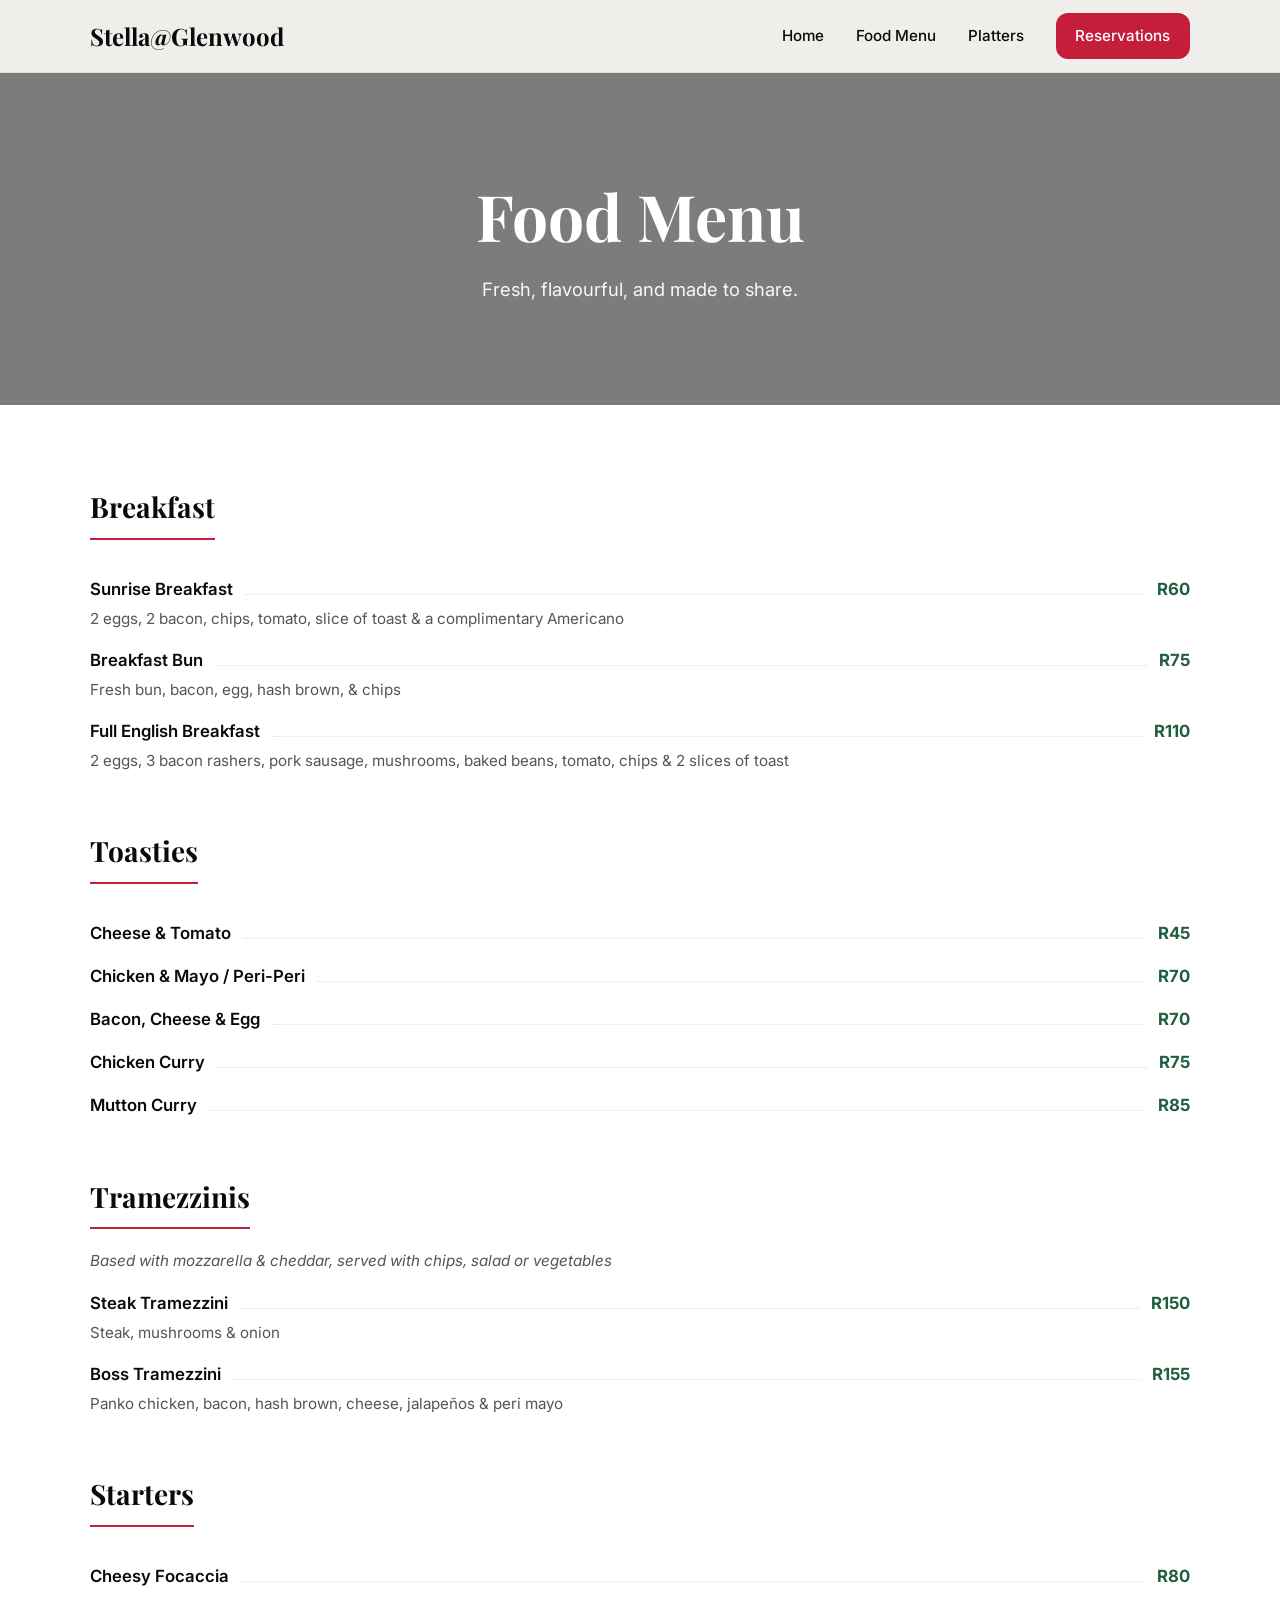
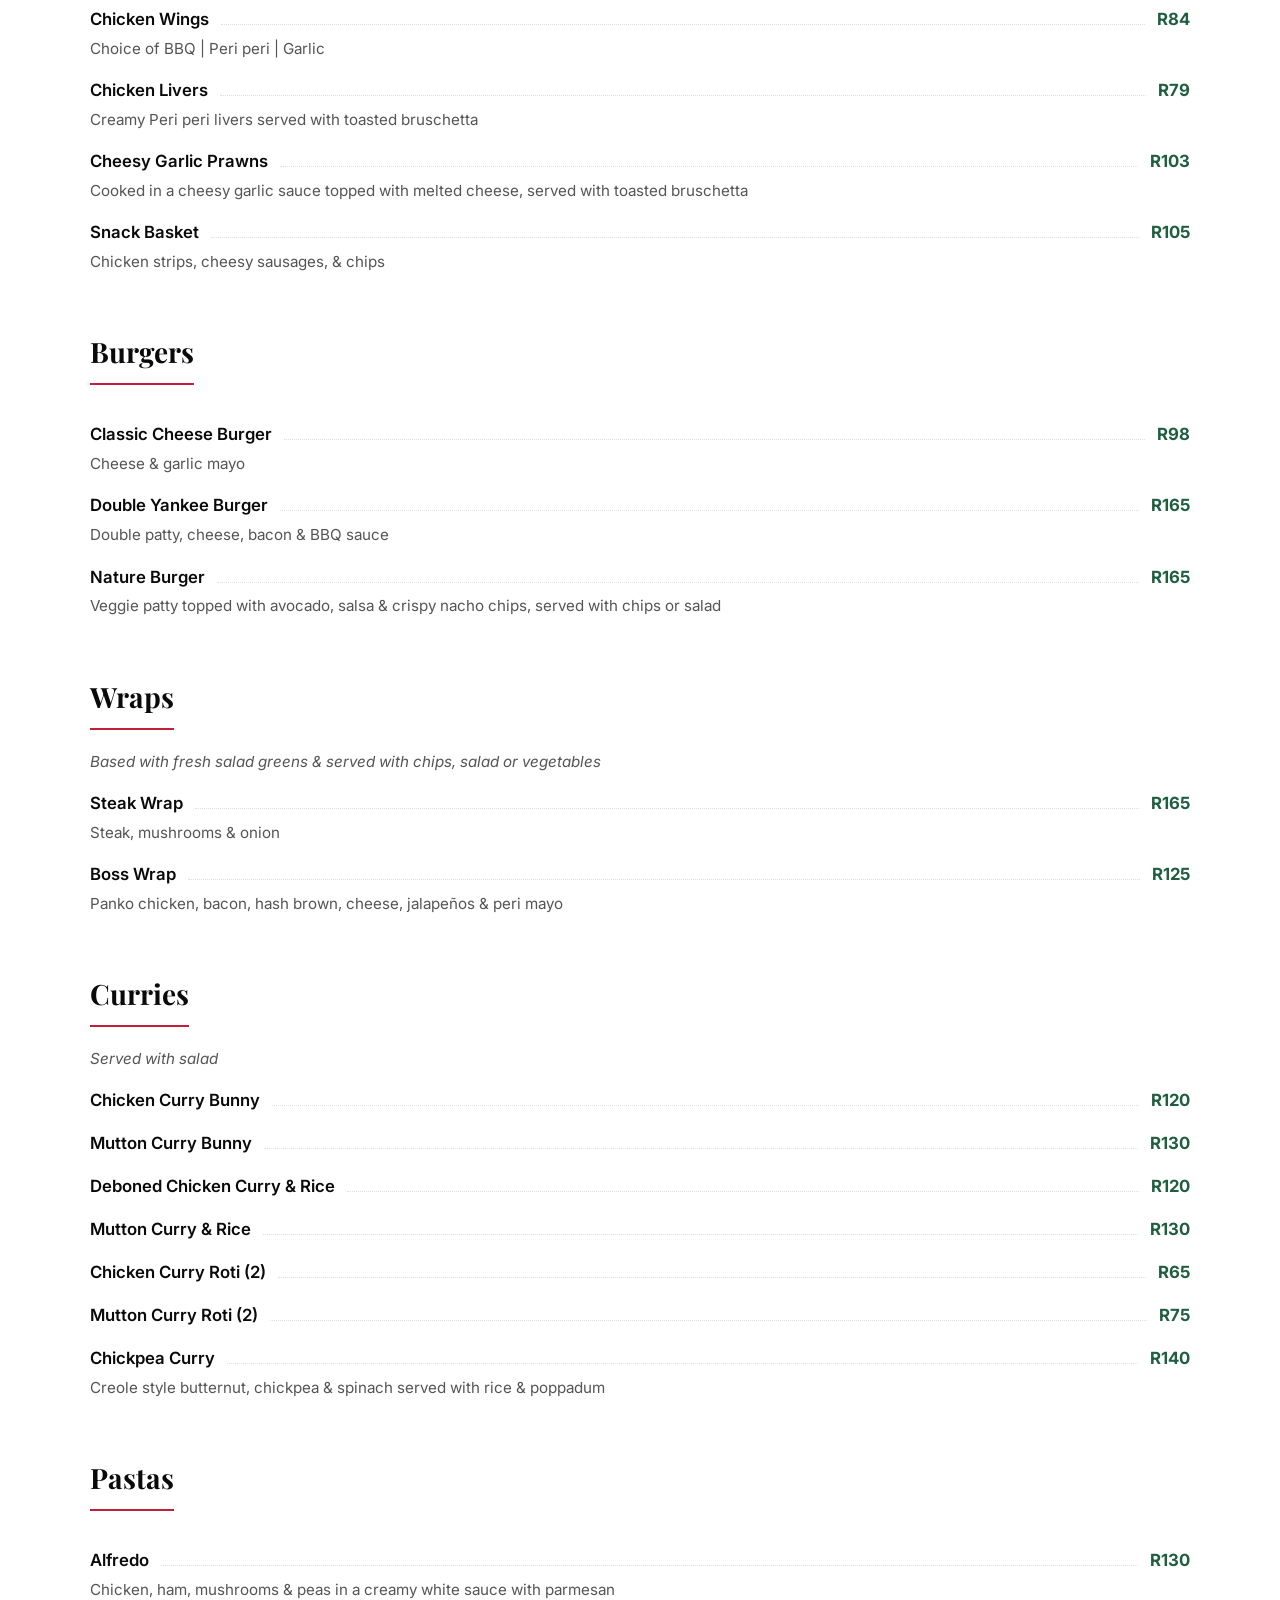
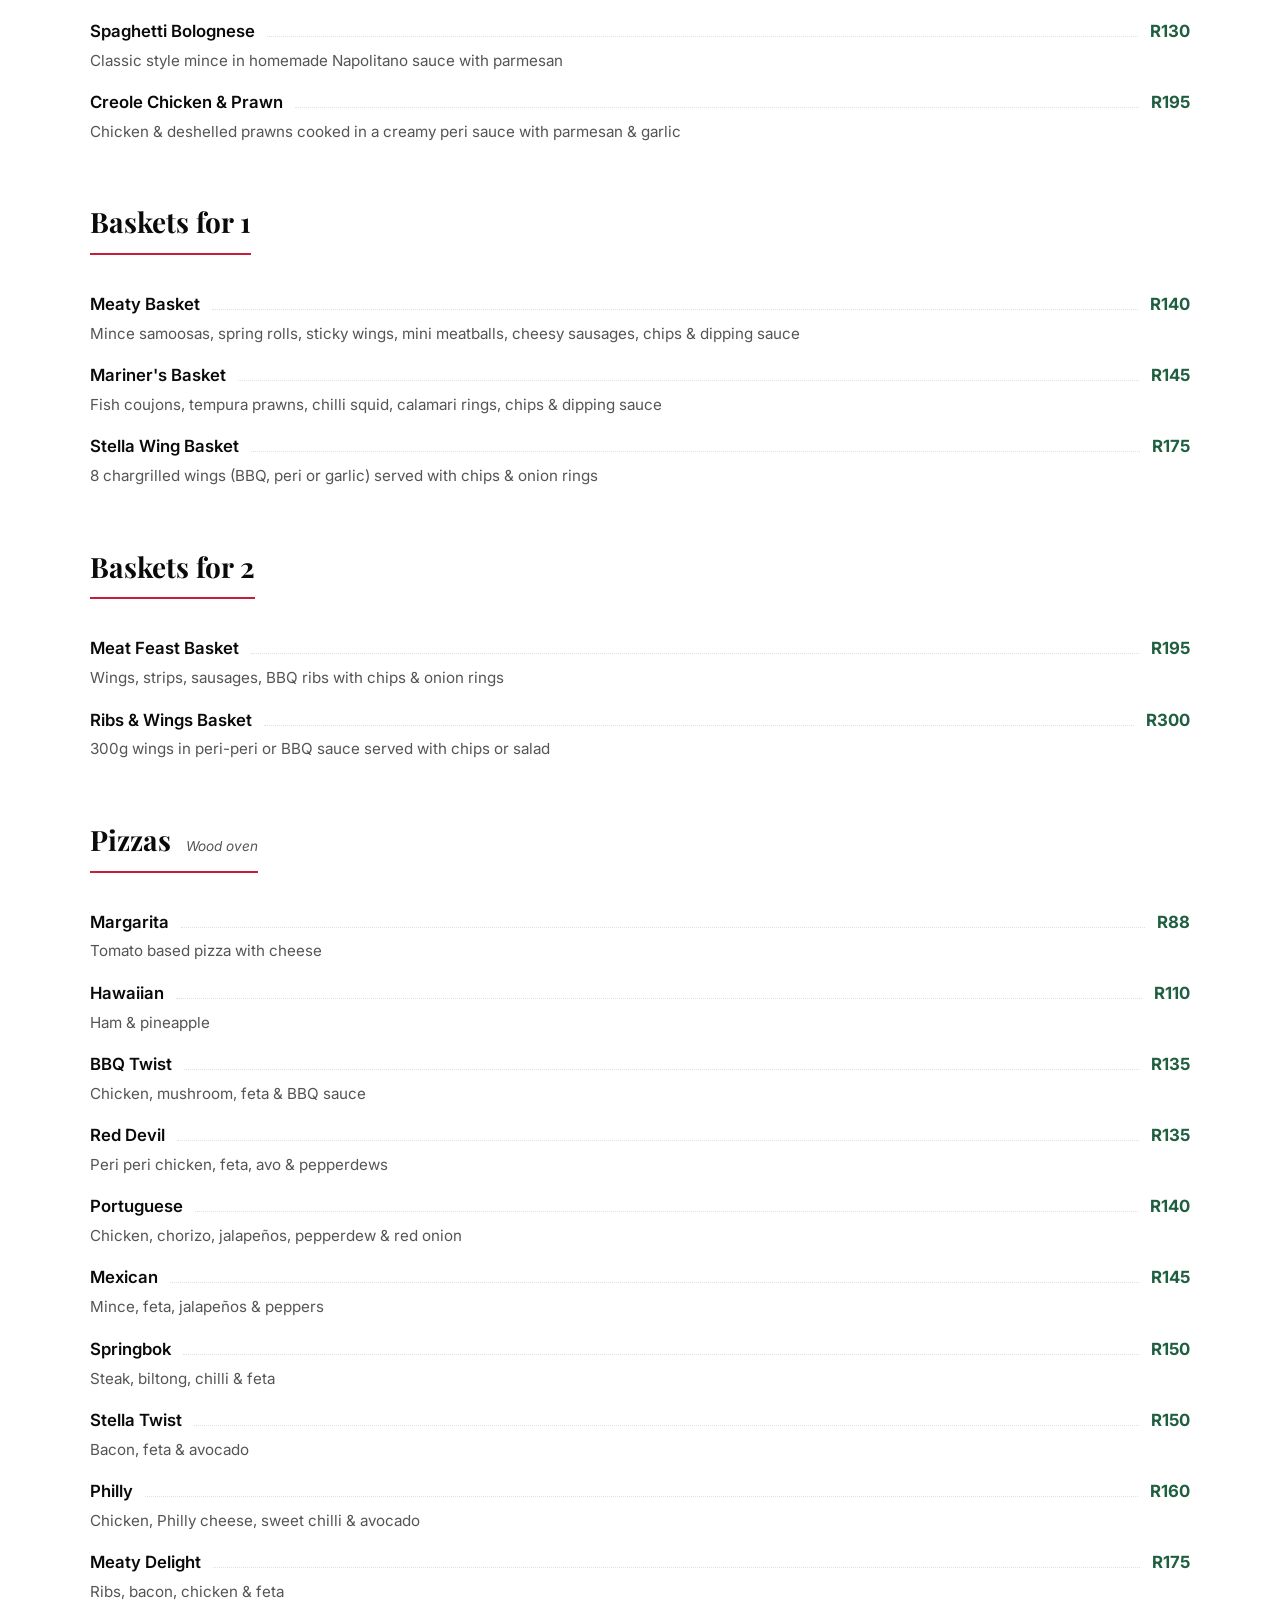
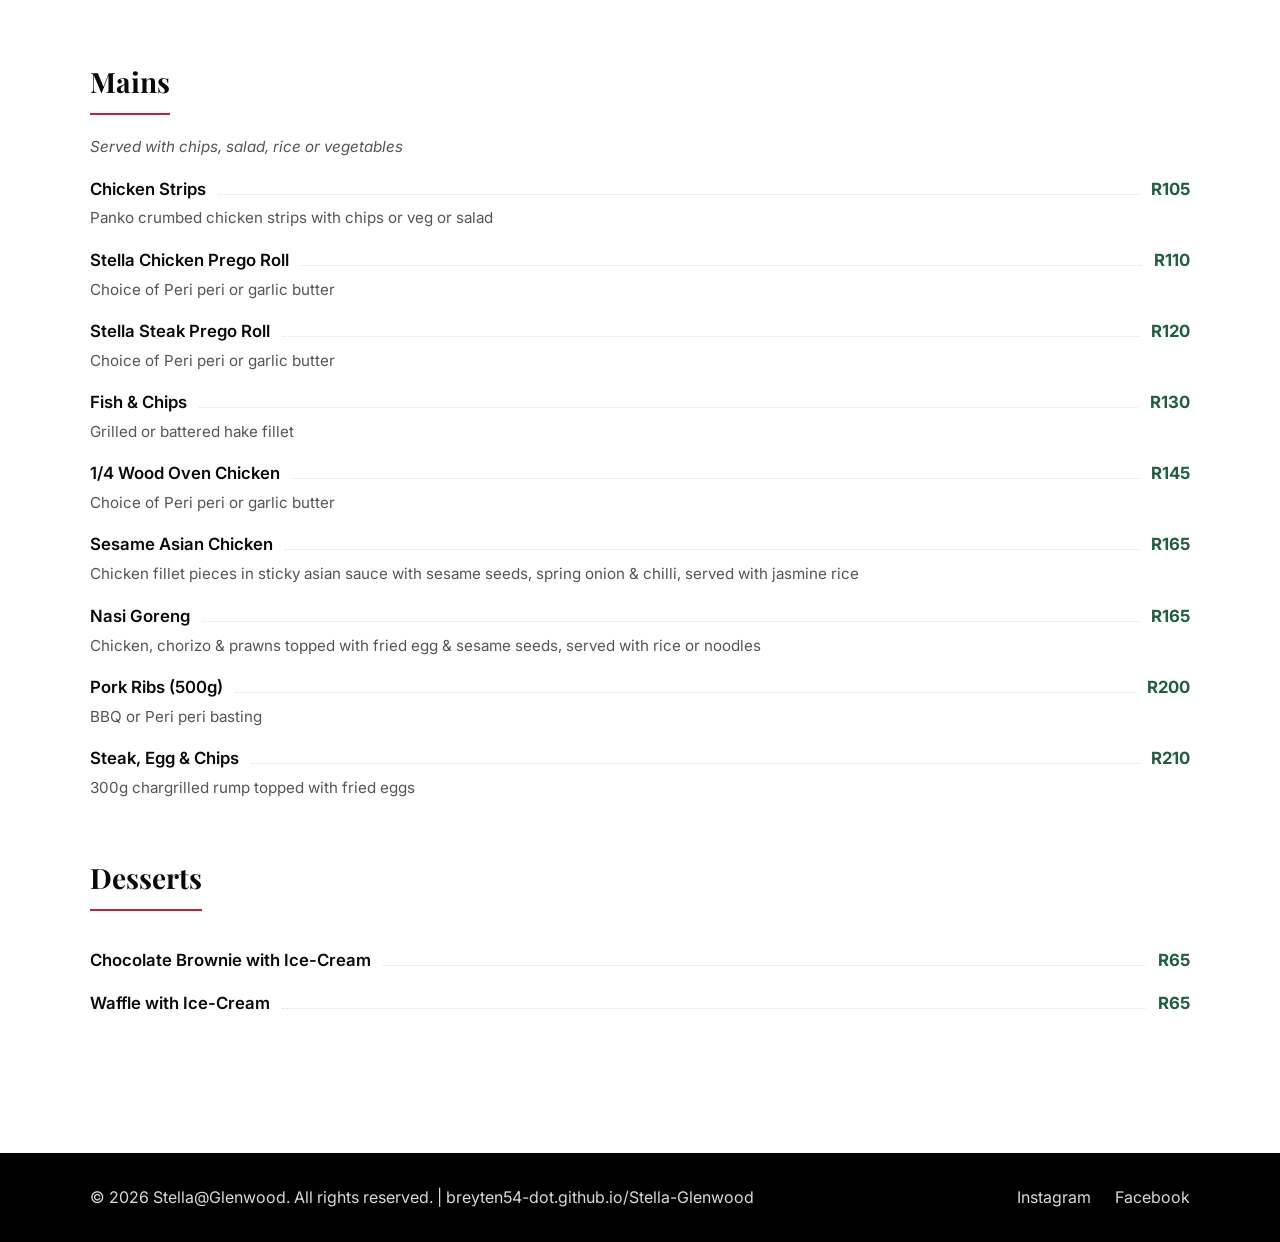
==== menu.html @ 2b976b5d "Add full food menu and platters pages; add Instagram section; update navigation" ====
<!DOCTYPE html>
<html lang="en">
<head>
  <meta charset="UTF-8" />
  <meta name="viewport" content="width=device-width, initial-scale=1.0" />
  <title>Food Menu | Stella@Glenwood</title>
  <meta name="description" content="Explore the full food menu at Stella@Glenwood — breakfast, burgers, pizzas, curries, pastas, mains, and more." />
  <link rel="canonical" href="https://breyten54-dot.github.io/Stella-Glenwood/menu.html" />
  <link rel="preconnect" href="https://fonts.googleapis.com" />
  <link rel="preconnect" href="https://fonts.gstatic.com" crossorigin />
  <link href="https://fonts.googleapis.com/css2?family=Playfair+Display:wght@500;700&family=Inter:wght@300;400;500;600&display=swap" rel="stylesheet" />
  <link rel="stylesheet" href="styles.css" />
</head>
<body>
  <header class="header">
    <nav class="nav container">
      <a href="index.html" class="logo">Stella@Glenwood</a>
      <button class="nav-toggle" aria-label="Open menu" aria-expanded="false">
        <span></span>
        <span></span>
        <span></span>
      </button>
      <ul class="nav-links">
        <li><a href="index.html">Home</a></li>
        <li><a href="menu.html">Food Menu</a></li>
        <li><a href="platters.html">Platters</a></li>
        <li><a href="index.html#reservations" class="btn btn-small">Reservations</a></li>
      </ul>
    </nav>
  </header>

  <main>
    <section class="page-hero">
      <div class="page-hero-content">
        <h1>Food Menu</h1>
        <p>Fresh, flavourful, and made to share.</p>
      </div>
    </section>

    <section class="menu-section section">
      <div class="container">

        <div class="menu-category">
          <h2>Breakfast</h2>
          <div class="menu-items">
            <div class="menu-item"><span>Sunrise Breakfast</span><span class="dots"></span><span>R60</span></div>
            <p class="menu-desc">2 eggs, 2 bacon, chips, tomato, slice of toast & a complimentary Americano</p>
            <div class="menu-item"><span>Breakfast Bun</span><span class="dots"></span><span>R75</span></div>
            <p class="menu-desc">Fresh bun, bacon, egg, hash brown, & chips</p>
            <div class="menu-item"><span>Full English Breakfast</span><span class="dots"></span><span>R110</span></div>
            <p class="menu-desc">2 eggs, 3 bacon rashers, pork sausage, mushrooms, baked beans, tomato, chips & 2 slices of toast</p>
          </div>
        </div>

        <div class="menu-category">
          <h2>Toasties</h2>
          <div class="menu-items">
            <div class="menu-item"><span>Cheese & Tomato</span><span class="dots"></span><span>R45</span></div>
            <div class="menu-item"><span>Chicken & Mayo / Peri-Peri</span><span class="dots"></span><span>R70</span></div>
            <div class="menu-item"><span>Bacon, Cheese & Egg</span><span class="dots"></span><span>R70</span></div>
            <div class="menu-item"><span>Chicken Curry</span><span class="dots"></span><span>R75</span></div>
            <div class="menu-item"><span>Mutton Curry</span><span class="dots"></span><span>R85</span></div>
          </div>
        </div>

        <div class="menu-category">
          <h2>Tramezzinis</h2>
          <p class="menu-note">Based with mozzarella & cheddar, served with chips, salad or vegetables</p>
          <div class="menu-items">
            <div class="menu-item"><span>Steak Tramezzini</span><span class="dots"></span><span>R150</span></div>
            <p class="menu-desc">Steak, mushrooms & onion</p>
            <div class="menu-item"><span>Boss Tramezzini</span><span class="dots"></span><span>R155</span></div>
            <p class="menu-desc">Panko chicken, bacon, hash brown, cheese, jalapeños & peri mayo</p>
          </div>
        </div>

        <div class="menu-category">
          <h2>Starters</h2>
          <div class="menu-items">
            <div class="menu-item"><span>Cheesy Focaccia</span><span class="dots"></span><span>R80</span></div>
            <div class="menu-item"><span>Chicken Wings</span><span class="dots"></span><span>R84</span></div>
            <p class="menu-desc">Choice of BBQ | Peri peri | Garlic</p>
            <div class="menu-item"><span>Chicken Livers</span><span class="dots"></span><span>R79</span></div>
            <p class="menu-desc">Creamy Peri peri livers served with toasted bruschetta</p>
            <div class="menu-item"><span>Cheesy Garlic Prawns</span><span class="dots"></span><span>R103</span></div>
            <p class="menu-desc">Cooked in a cheesy garlic sauce topped with melted cheese, served with toasted bruschetta</p>
            <div class="menu-item"><span>Snack Basket</span><span class="dots"></span><span>R105</span></div>
            <p class="menu-desc">Chicken strips, cheesy sausages, & chips</p>
          </div>
        </div>

        <div class="menu-category">
          <h2>Burgers</h2>
          <div class="menu-items">
            <div class="menu-item"><span>Classic Cheese Burger</span><span class="dots"></span><span>R98</span></div>
            <p class="menu-desc">Cheese & garlic mayo</p>
            <div class="menu-item"><span>Double Yankee Burger</span><span class="dots"></span><span>R165</span></div>
            <p class="menu-desc">Double patty, cheese, bacon & BBQ sauce</p>
            <div class="menu-item"><span>Nature Burger</span><span class="dots"></span><span>R165</span></div>
            <p class="menu-desc">Veggie patty topped with avocado, salsa & crispy nacho chips, served with chips or salad</p>
          </div>
        </div>

        <div class="menu-category">
          <h2>Wraps</h2>
          <p class="menu-note">Based with fresh salad greens & served with chips, salad or vegetables</p>
          <div class="menu-items">
            <div class="menu-item"><span>Steak Wrap</span><span class="dots"></span><span>R165</span></div>
            <p class="menu-desc">Steak, mushrooms & onion</p>
            <div class="menu-item"><span>Boss Wrap</span><span class="dots"></span><span>R125</span></div>
            <p class="menu-desc">Panko chicken, bacon, hash brown, cheese, jalapeños & peri mayo</p>
          </div>
        </div>

        <div class="menu-category">
          <h2>Curries</h2>
          <p class="menu-note">Served with salad</p>
          <div class="menu-items">
            <div class="menu-item"><span>Chicken Curry Bunny</span><span class="dots"></span><span>R120</span></div>
            <div class="menu-item"><span>Mutton Curry Bunny</span><span class="dots"></span><span>R130</span></div>
            <div class="menu-item"><span>Deboned Chicken Curry & Rice</span><span class="dots"></span><span>R120</span></div>
            <div class="menu-item"><span>Mutton Curry & Rice</span><span class="dots"></span><span>R130</span></div>
            <div class="menu-item"><span>Chicken Curry Roti (2)</span><span class="dots"></span><span>R65</span></div>
            <div class="menu-item"><span>Mutton Curry Roti (2)</span><span class="dots"></span><span>R75</span></div>
            <div class="menu-item"><span>Chickpea Curry</span><span class="dots"></span><span>R140</span></div>
            <p class="menu-desc">Creole style butternut, chickpea & spinach served with rice & poppadum</p>
          </div>
        </div>

        <div class="menu-category">
          <h2>Pastas</h2>
          <div class="menu-items">
            <div class="menu-item"><span>Alfredo</span><span class="dots"></span><span>R130</span></div>
            <p class="menu-desc">Chicken, ham, mushrooms & peas in a creamy white sauce with parmesan</p>
            <div class="menu-item"><span>Spaghetti Bolognese</span><span class="dots"></span><span>R130</span></div>
            <p class="menu-desc">Classic style mince in homemade Napolitano sauce with parmesan</p>
            <div class="menu-item"><span>Creole Chicken & Prawn</span><span class="dots"></span><span>R195</span></div>
            <p class="menu-desc">Chicken & deshelled prawns cooked in a creamy peri sauce with parmesan & garlic</p>
          </div>
        </div>

        <div class="menu-category">
          <h2>Baskets for 1</h2>
          <div class="menu-items">
            <div class="menu-item"><span>Meaty Basket</span><span class="dots"></span><span>R140</span></div>
            <p class="menu-desc">Mince samoosas, spring rolls, sticky wings, mini meatballs, cheesy sausages, chips & dipping sauce</p>
            <div class="menu-item"><span>Mariner's Basket</span><span class="dots"></span><span>R145</span></div>
            <p class="menu-desc">Fish coujons, tempura prawns, chilli squid, calamari rings, chips & dipping sauce</p>
            <div class="menu-item"><span>Stella Wing Basket</span><span class="dots"></span><span>R175</span></div>
            <p class="menu-desc">8 chargrilled wings (BBQ, peri or garlic) served with chips & onion rings</p>
          </div>
        </div>

        <div class="menu-category">
          <h2>Baskets for 2</h2>
          <div class="menu-items">
            <div class="menu-item"><span>Meat Feast Basket</span><span class="dots"></span><span>R195</span></div>
            <p class="menu-desc">Wings, strips, sausages, BBQ ribs with chips & onion rings</p>
            <div class="menu-item"><span>Ribs & Wings Basket</span><span class="dots"></span><span>R300</span></div>
            <p class="menu-desc">300g wings in peri-peri or BBQ sauce served with chips or salad</p>
          </div>
        </div>

        <div class="menu-category">
          <h2>Pizzas <span class="menu-note-inline">Wood oven</span></h2>
          <div class="menu-items">
            <div class="menu-item"><span>Margarita</span><span class="dots"></span><span>R88</span></div>
            <p class="menu-desc">Tomato based pizza with cheese</p>
            <div class="menu-item"><span>Hawaiian</span><span class="dots"></span><span>R110</span></div>
            <p class="menu-desc">Ham & pineapple</p>
            <div class="menu-item"><span>BBQ Twist</span><span class="dots"></span><span>R135</span></div>
            <p class="menu-desc">Chicken, mushroom, feta & BBQ sauce</p>
            <div class="menu-item"><span>Red Devil</span><span class="dots"></span><span>R135</span></div>
            <p class="menu-desc">Peri peri chicken, feta, avo & pepperdews</p>
            <div class="menu-item"><span>Portuguese</span><span class="dots"></span><span>R140</span></div>
            <p class="menu-desc">Chicken, chorizo, jalapeños, pepperdew & red onion</p>
            <div class="menu-item"><span>Mexican</span><span class="dots"></span><span>R145</span></div>
            <p class="menu-desc">Mince, feta, jalapeños & peppers</p>
            <div class="menu-item"><span>Springbok</span><span class="dots"></span><span>R150</span></div>
            <p class="menu-desc">Steak, biltong, chilli & feta</p>
            <div class="menu-item"><span>Stella Twist</span><span class="dots"></span><span>R150</span></div>
            <p class="menu-desc">Bacon, feta & avocado</p>
            <div class="menu-item"><span>Philly</span><span class="dots"></span><span>R160</span></div>
            <p class="menu-desc">Chicken, Philly cheese, sweet chilli & avocado</p>
            <div class="menu-item"><span>Meaty Delight</span><span class="dots"></span><span>R175</span></div>
            <p class="menu-desc">Ribs, bacon, chicken & feta</p>
          </div>
        </div>

        <div class="menu-category">
          <h2>Mains</h2>
          <p class="menu-note">Served with chips, salad, rice or vegetables</p>
          <div class="menu-items">
            <div class="menu-item"><span>Chicken Strips</span><span class="dots"></span><span>R105</span></div>
            <p class="menu-desc">Panko crumbed chicken strips with chips or veg or salad</p>
            <div class="menu-item"><span>Stella Chicken Prego Roll</span><span class="dots"></span><span>R110</span></div>
            <p class="menu-desc">Choice of Peri peri or garlic butter</p>
            <div class="menu-item"><span>Stella Steak Prego Roll</span><span class="dots"></span><span>R120</span></div>
            <p class="menu-desc">Choice of Peri peri or garlic butter</p>
            <div class="menu-item"><span>Fish & Chips</span><span class="dots"></span><span>R130</span></div>
            <p class="menu-desc">Grilled or battered hake fillet</p>
            <div class="menu-item"><span>1/4 Wood Oven Chicken</span><span class="dots"></span><span>R145</span></div>
            <p class="menu-desc">Choice of Peri peri or garlic butter</p>
            <div class="menu-item"><span>Sesame Asian Chicken</span><span class="dots"></span><span>R165</span></div>
            <p class="menu-desc">Chicken fillet pieces in sticky asian sauce with sesame seeds, spring onion & chilli, served with jasmine rice</p>
            <div class="menu-item"><span>Nasi Goreng</span><span class="dots"></span><span>R165</span></div>
            <p class="menu-desc">Chicken, chorizo & prawns topped with fried egg & sesame seeds, served with rice or noodles</p>
            <div class="menu-item"><span>Pork Ribs (500g)</span><span class="dots"></span><span>R200</span></div>
            <p class="menu-desc">BBQ or Peri peri basting</p>
            <div class="menu-item"><span>Steak, Egg & Chips</span><span class="dots"></span><span>R210</span></div>
            <p class="menu-desc">300g chargrilled rump topped with fried eggs</p>
          </div>
        </div>

        <div class="menu-category">
          <h2>Desserts</h2>
          <div class="menu-items">
            <div class="menu-item"><span>Chocolate Brownie with Ice-Cream</span><span class="dots"></span><span>R65</span></div>
            <div class="menu-item"><span>Waffle with Ice-Cream</span><span class="dots"></span><span>R65</span></div>
          </div>
        </div>

      </div>
    </section>
  </main>

  <footer class="footer">
    <div class="container">
      <p>&copy; <span id="year"></span> Stella@Glenwood. All rights reserved. | <a href="https://breyten54-dot.github.io/Stella-Glenwood/">breyten54-dot.github.io/Stella-Glenwood</a></p>
      <div class="socials">
        <a href="https://www.instagram.com/stellaglenwood" target="_blank" rel="noopener noreferrer">Instagram</a>
        <a href="https://www.facebook.com" target="_blank" rel="noopener noreferrer">Facebook</a>
      </div>
    </div>
  </footer>

  <script src="script.js"></script>
</body>
</html>
---- styles.css ----
:root {
  --color-bg: #f9f9f7;
  --color-surface: #ffffff;
  --color-text: #0a0a0a;
  --color-muted: #555555;
  --color-accent: #c41e3a;
  --color-accent-dark: #9e1830;
  --color-secondary: #1f5f3f;
  --color-secondary-light: #e8f3ec;
  --color-border: #e0e0e0;
  --font-display: 'Playfair Display', serif;
  --font-body: 'Inter', sans-serif;
  --shadow: 0 4px 24px rgba(0, 0, 0, 0.08);
  --radius: 12px;
}

* {
  box-sizing: border-box;
  margin: 0;
  padding: 0;
}

html {
  scroll-behavior: smooth;
}

body {
  font-family: var(--font-body);
  color: var(--color-text);
  background-color: var(--color-bg);
  line-height: 1.6;
}

a {
  color: inherit;
  text-decoration: none;
}

img {
  max-width: 100%;
  display: block;
}

.container {
  width: min(90%, 1100px);
  margin-inline: auto;
}

.container.narrow {
  max-width: 620px;
}

.section {
  padding-block: 5rem;
}

/* Header */
.header {
  position: fixed;
  inset: 0 0 auto 0;
  z-index: 100;
  background: rgba(250, 248, 245, 0.92);
  backdrop-filter: blur(10px);
  border-bottom: 1px solid var(--color-border);
}

.nav {
  display: flex;
  align-items: center;
  justify-content: space-between;
  height: 72px;
}

.logo {
  font-family: var(--font-display);
  font-size: 1.5rem;
  font-weight: 700;
  color: var(--color-text);
}

.logo:hover {
  color: var(--color-accent);
}

.nav-links {
  display: flex;
  align-items: center;
  gap: 2rem;
  list-style: none;
}

.nav-links a {
  font-weight: 500;
  font-size: 0.95rem;
  transition: color 0.2s;
}

.nav-links a:hover {
  color: var(--color-accent);
}

.nav-toggle {
  display: none;
  flex-direction: column;
  gap: 5px;
  background: none;
  border: none;
  cursor: pointer;
}

.nav-toggle span {
  display: block;
  width: 26px;
  height: 2px;
  background: var(--color-text);
  transition: transform 0.3s, opacity 0.3s;
}

/* Buttons */
.btn {
  display: inline-block;
  padding: 0.85rem 1.75rem;
  background: var(--color-accent);
  color: #fff;
  font-weight: 600;
  border-radius: var(--radius);
  border: 2px solid var(--color-accent);
  cursor: pointer;
  transition: background 0.2s, border-color 0.2s, transform 0.2s;
}

.btn:hover {
  background: var(--color-secondary);
  border-color: var(--color-secondary);
  transform: translateY(-1px);
}

.btn-outline {
  background: transparent;
  color: var(--color-text);
  border-color: var(--color-text);
}

.btn-outline:hover {
  background: var(--color-text);
  color: #fff;
}

.btn-small {
  padding: 0.55rem 1.1rem;
  font-size: 0.9rem;
}

/* Hero */
.hero {
  min-height: 100vh;
  display: flex;
  align-items: center;
  justify-content: center;
  text-align: center;
  background:
    linear-gradient(rgba(0, 0, 0, 0.45), rgba(0, 0, 0, 0.45)),
    url('https://images.unsplash.com/photo-1517248135467-4c7edcad34c4?auto=format&fit=crop&w=1600&q=80')
      center/cover no-repeat;
  color: #fff;
  padding: 8rem 1.5rem 4rem;
}

.eyebrow {
  text-transform: uppercase;
  letter-spacing: 0.2em;
  font-size: 0.85rem;
  margin-bottom: 0.75rem;
  opacity: 0.9;
}

.hero h1 {
  font-family: var(--font-display);
  font-size: clamp(3rem, 8vw, 6rem);
  font-weight: 700;
  line-height: 1.05;
  margin-bottom: 1rem;
}

.hero-subtitle {
  font-size: clamp(1.1rem, 2.5vw, 1.4rem);
  max-width: 560px;
  margin: 0 auto 2rem;
  opacity: 0.95;
}

.hero-actions {
  display: flex;
  gap: 1rem;
  justify-content: center;
  flex-wrap: wrap;
}

/* Sections */
.section-header {
  text-align: center;
  margin-bottom: 3rem;
}

.section-header h2,
.about h2,
.visit h2,
.reservations h2 {
  font-family: var(--font-display);
  font-size: clamp(2rem, 4vw, 2.75rem);
  margin-bottom: 0.75rem;
}

.section-header p {
  color: var(--color-muted);
}

/* Grid */
.grid.two-col {
  display: grid;
  grid-template-columns: 1fr 1fr;
  gap: 3rem;
  align-items: center;
}

.about-text p {
  color: var(--color-muted);
  margin-bottom: 1rem;
}

.about-image {
  min-height: 380px;
  border-radius: var(--radius);
  background:
    url('https://images.unsplash.com/photo-1559339352-11d035aa65de?auto=format&fit=crop&w=900&q=80')
      center/cover no-repeat;
  box-shadow: var(--shadow);
}

/* Menu */
.menu {
  background-color: var(--color-surface);
}

.menu-grid {
  display: grid;
  grid-template-columns: repeat(auto-fit, minmax(260px, 1fr));
  gap: 1.5rem;
}

.menu-card {
  padding: 1.75rem;
  border: 1px solid var(--color-border);
  border-radius: var(--radius);
  background: var(--color-bg);
  transition: transform 0.2s, box-shadow 0.2s, border-color 0.2s;
}

.menu-card:hover {
  transform: translateY(-4px);
  box-shadow: var(--shadow);
  border-color: var(--color-secondary);
}

.menu-card h3 {
  font-family: var(--font-display);
  font-size: 1.35rem;
  margin-bottom: 0.5rem;
}

.menu-card p {
  color: var(--color-muted);
  font-size: 0.95rem;
  margin-bottom: 1rem;
}

.price {
  font-weight: 600;
  color: var(--color-secondary);
  font-size: 1.1rem;
}

/* Visit */
.visit-info address {
  font-style: normal;
  color: var(--color-muted);
  margin-bottom: 1.5rem;
}

.hours {
  list-style: none;
  margin-bottom: 1.5rem;
}

.hours li {
  margin-bottom: 0.35rem;
}

.visit-info a:hover {
  color: var(--color-accent);
}

.map {
  min-height: 320px;
  border-radius: var(--radius);
  overflow: hidden;
  box-shadow: var(--shadow);
}

.map iframe {
  width: 100%;
  height: 320px;
  display: block;
}

/* Reservations */
.reservations {
  background-color: var(--color-surface);
  text-align: center;
}

.reservation-form {
  margin-top: 2rem;
  text-align: left;
}

.form-group {
  margin-bottom: 1.25rem;
}

.form-row {
  display: grid;
  grid-template-columns: 1fr 1fr;
  gap: 1rem;
}

label {
  display: block;
  font-size: 0.9rem;
  font-weight: 500;
  margin-bottom: 0.4rem;
}

input,
textarea {
  width: 100%;
  padding: 0.75rem 1rem;
  border: 1px solid var(--color-border);
  border-radius: 8px;
  font: inherit;
  background: var(--color-bg);
  transition: border-color 0.2s;
}

input:focus,
textarea:focus {
  outline: none;
  border-color: var(--color-secondary);
}

/* Page Hero */
.page-hero {
  min-height: 45vh;
  display: flex;
  align-items: center;
  justify-content: center;
  text-align: center;
  background:
    linear-gradient(rgba(0, 0, 0, 0.5), rgba(0, 0, 0, 0.5)),
    url('https://images.unsplash.com/photo-1414235077428-338989a2e8c0?auto=format&fit=crop&w=1600&q=80')
      center/cover no-repeat;
  color: #fff;
  padding: 8rem 1.5rem 4rem;
}

.platters-hero {
  background:
    linear-gradient(rgba(0, 0, 0, 0.5), rgba(0, 0, 0, 0.5)),
    url('https://images.unsplash.com/photo-1555244162-803834f70033?auto=format&fit=crop&w=1600&q=80')
      center/cover no-repeat;
}

.page-hero h1 {
  font-family: var(--font-display);
  font-size: clamp(2.5rem, 6vw, 4rem);
  margin-bottom: 0.5rem;
}

.page-hero p {
  font-size: 1.15rem;
  opacity: 0.95;
}

/* Menu Pages */
.menu-section {
  background: var(--color-surface);
}

.menu-category {
  margin-bottom: 3.5rem;
}

.menu-category h2 {
  font-family: var(--font-display);
  font-size: 1.75rem;
  color: var(--color-text);
  margin-bottom: 1.25rem;
  padding-bottom: 0.5rem;
  border-bottom: 2px solid var(--color-accent);
  display: inline-block;
}

.menu-note {
  color: var(--color-muted);
  font-size: 0.95rem;
  font-style: italic;
  margin-bottom: 1rem;
}

.menu-note-inline {
  font-family: var(--font-body);
  font-size: 0.85rem;
  font-weight: 400;
  color: var(--color-muted);
  font-style: italic;
  margin-left: 0.5rem;
}

.menu-item {
  display: flex;
  align-items: baseline;
  justify-content: space-between;
  gap: 0.75rem;
  font-weight: 600;
  font-size: 1.05rem;
  margin-top: 1rem;
}

.menu-item .dots {
  flex: 1;
  border-bottom: 1px dotted var(--color-border);
  margin-bottom: 0.35rem;
}

.menu-item span:first-child {
  flex-shrink: 0;
  max-width: 75%;
}

.menu-item span:last-child {
  flex-shrink: 0;
  color: var(--color-secondary);
  font-weight: 700;
}

.menu-desc {
  color: var(--color-muted);
  font-size: 0.95rem;
  margin-top: 0.25rem;
  margin-bottom: 0.5rem;
}

.platter-cta {
  text-align: center;
  padding: 2.5rem;
  background: var(--color-bg);
  border-radius: var(--radius);
  border: 1px solid var(--color-border);
  margin-top: 2rem;
}

.platter-cta h3 {
  font-family: var(--font-display);
  font-size: 1.5rem;
  margin-bottom: 0.5rem;
}

.platter-cta p {
  color: var(--color-muted);
  margin-bottom: 0.75rem;
}

.platter-cta a {
  color: var(--color-accent);
  font-weight: 600;
}

.platter-cta a:hover {
  color: var(--color-secondary);
}

/* Instagram Section */
.instagram {
  text-align: center;
}

.instagram h2 {
  font-family: var(--font-display);
  font-size: clamp(1.75rem, 4vw, 2.5rem);
  margin-bottom: 0.75rem;
}

.instagram p {
  color: var(--color-muted);
  margin-bottom: 1.5rem;
}

/* Footer */
.footer {
  background: #000000;
  color: rgba(255, 255, 255, 0.85);
  padding-block: 2rem;
}

.footer .container {
  display: flex;
  justify-content: space-between;
  align-items: center;
  gap: 1rem;
  flex-wrap: wrap;
}

.socials {
  display: flex;
  gap: 1.5rem;
}

.socials a:hover {
  color: var(--color-accent);
}

/* Responsive */
@media (max-width: 768px) {
  .nav-links {
    position: fixed;
    inset: 72px 0 auto 0;
    flex-direction: column;
    background: var(--color-bg);
    padding: 2rem;
    gap: 1.25rem;
    border-bottom: 1px solid var(--color-border);
    transform: translateY(-150%);
    opacity: 0;
    transition: transform 0.35s, opacity 0.35s;
    pointer-events: none;
  }

  .nav-links.open {
    transform: translateY(0);
    opacity: 1;
    pointer-events: auto;
  }

  .nav-toggle {
    display: flex;
  }

  .nav-toggle[aria-expanded="true"] span:nth-child(1) {
    transform: translateY(7px) rotate(45deg);
  }

  .nav-toggle[aria-expanded="true"] span:nth-child(2) {
    opacity: 0;
  }

  .nav-toggle[aria-expanded="true"] span:nth-child(3) {
    transform: translateY(-7px) rotate(-45deg);
  }

  .grid.two-col {
    grid-template-columns: 1fr;
  }

  .about-image {
    order: -1;
    min-height: 260px;
  }

  .form-row {
    grid-template-columns: 1fr;
  }

  .hero-actions .btn {
    width: 100%;
  }
}
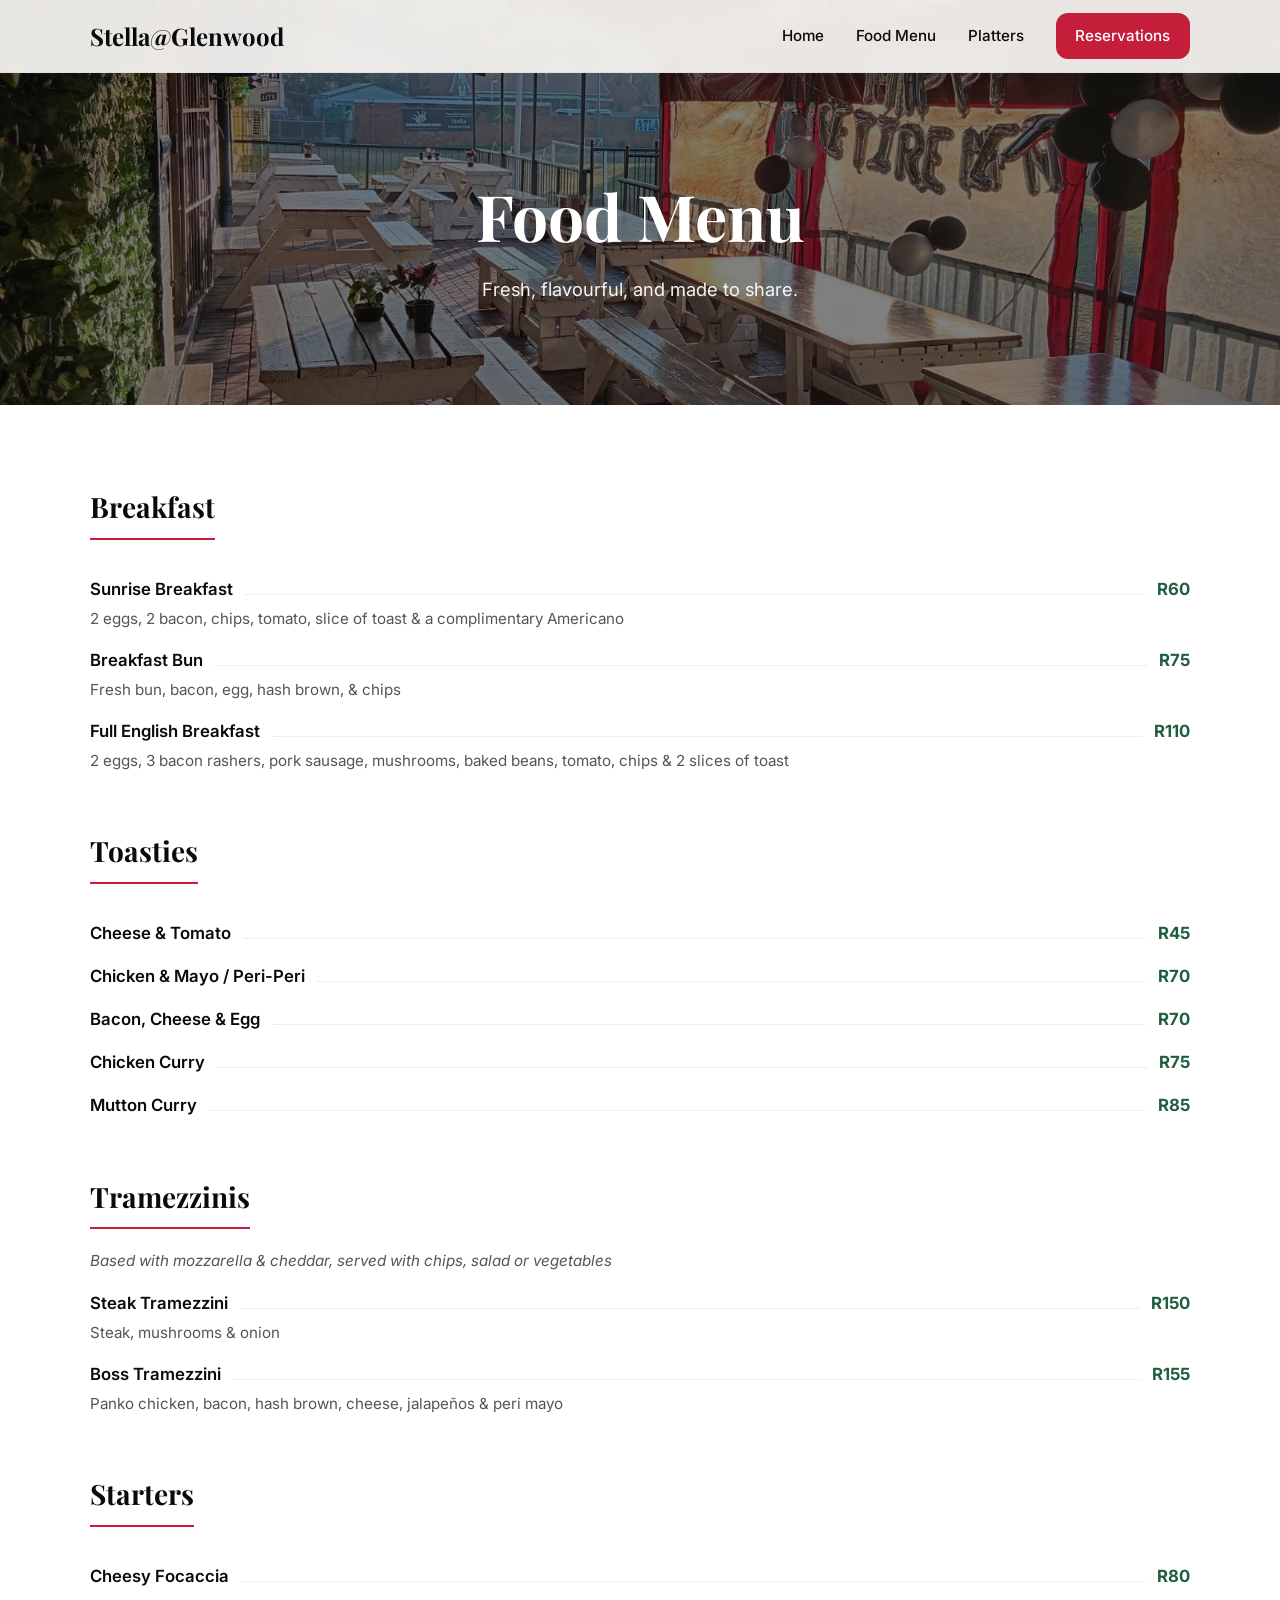
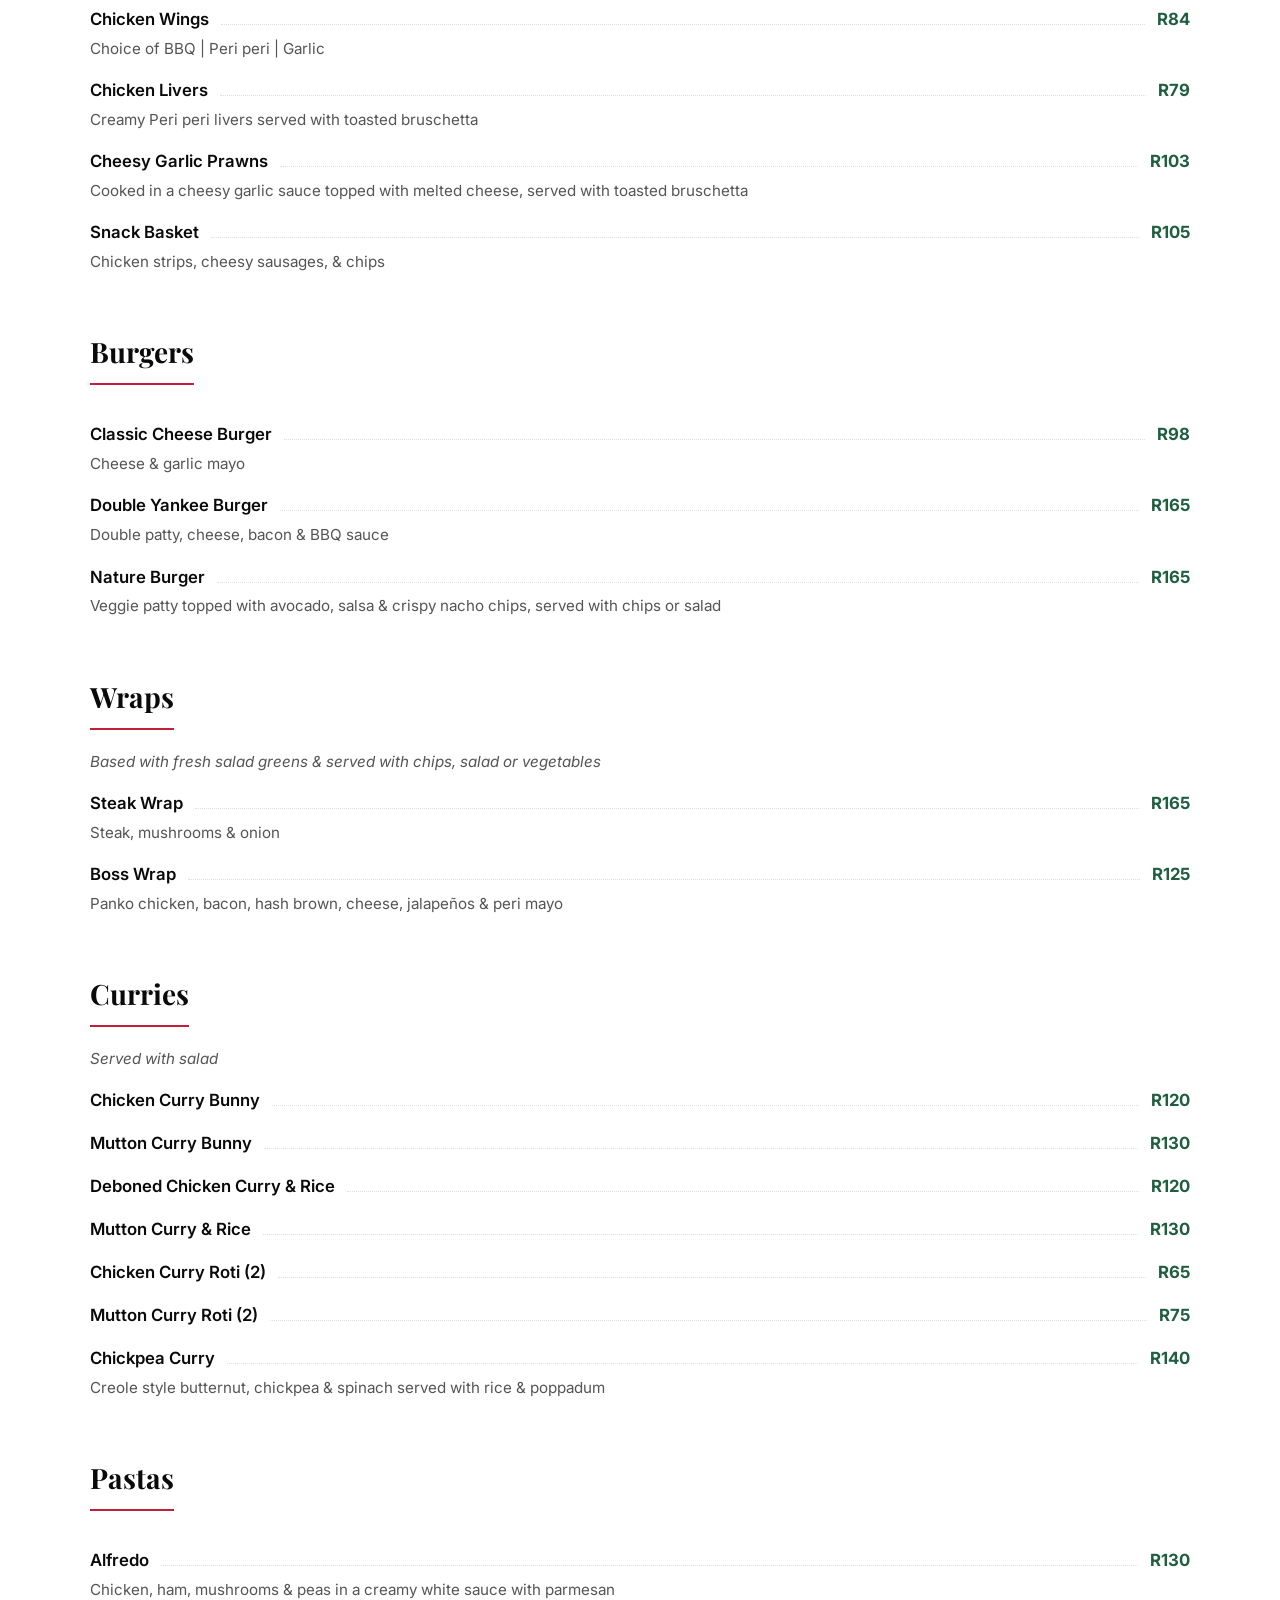
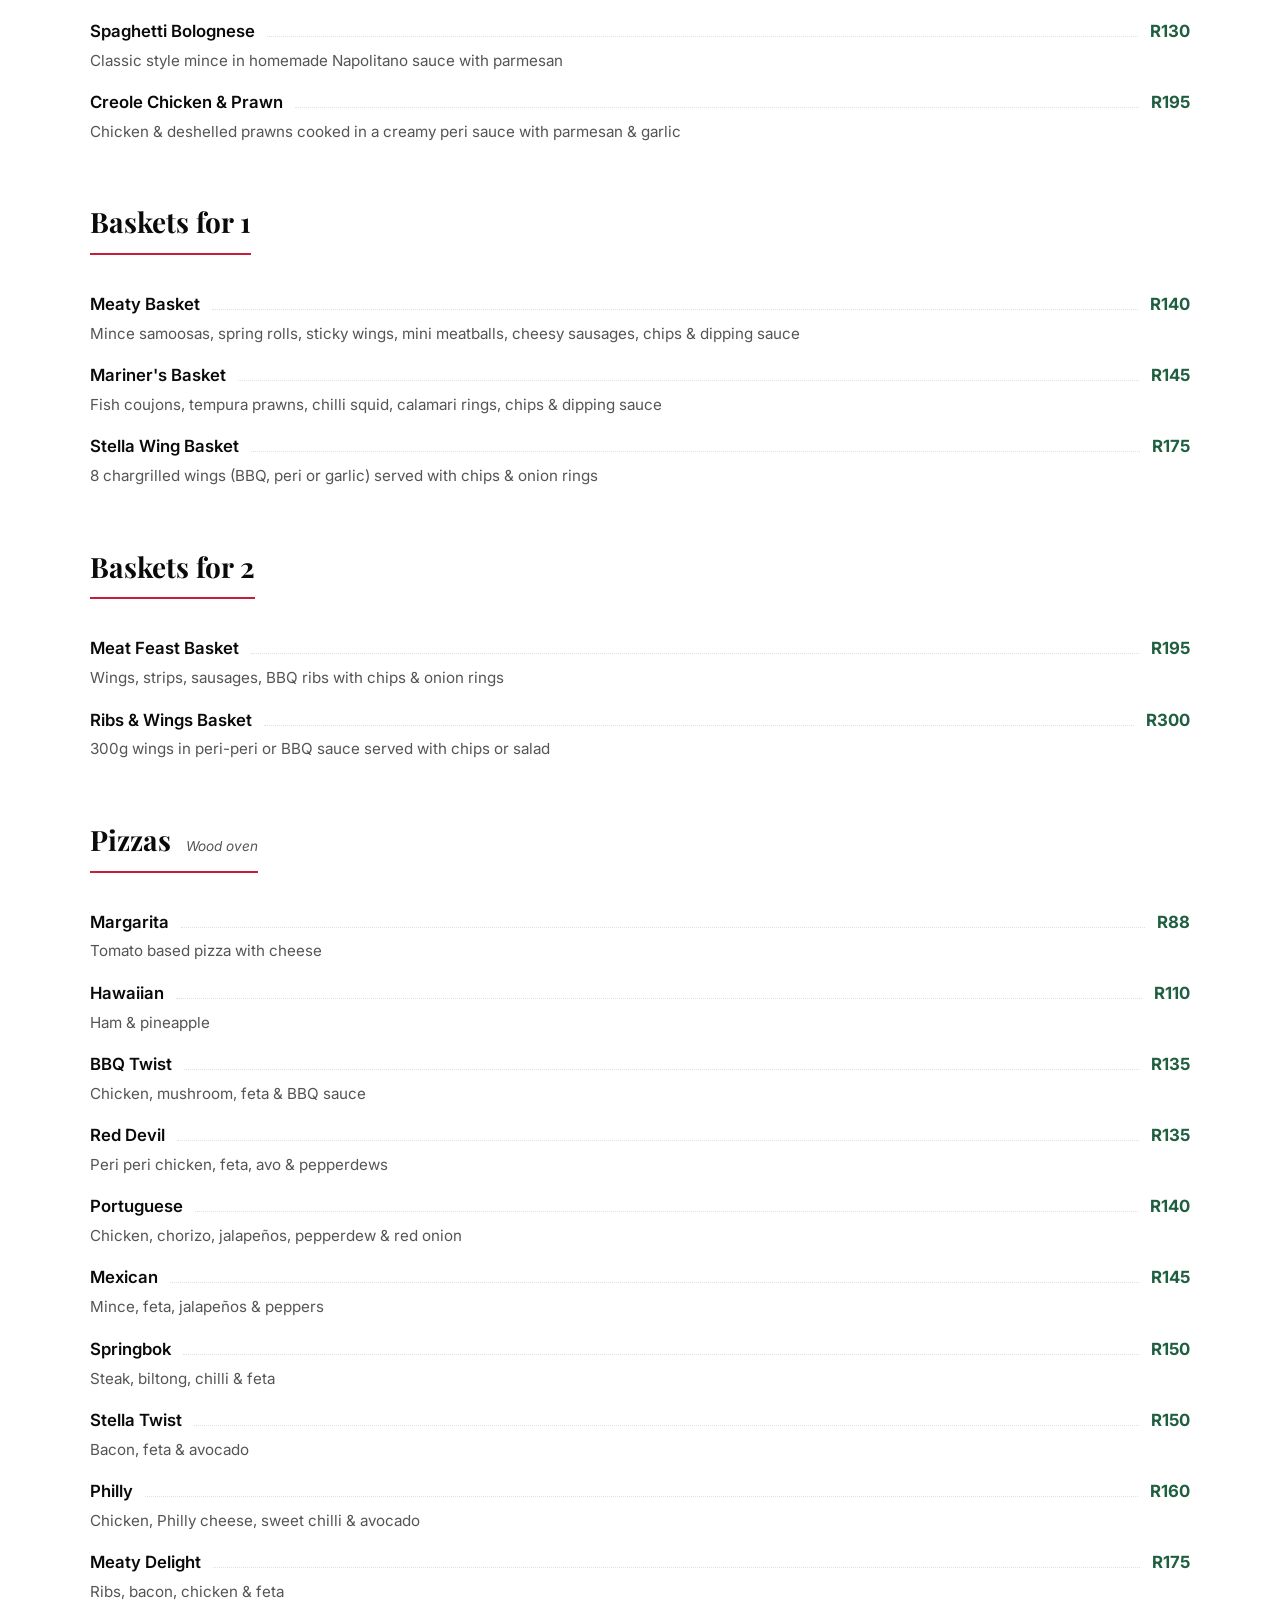
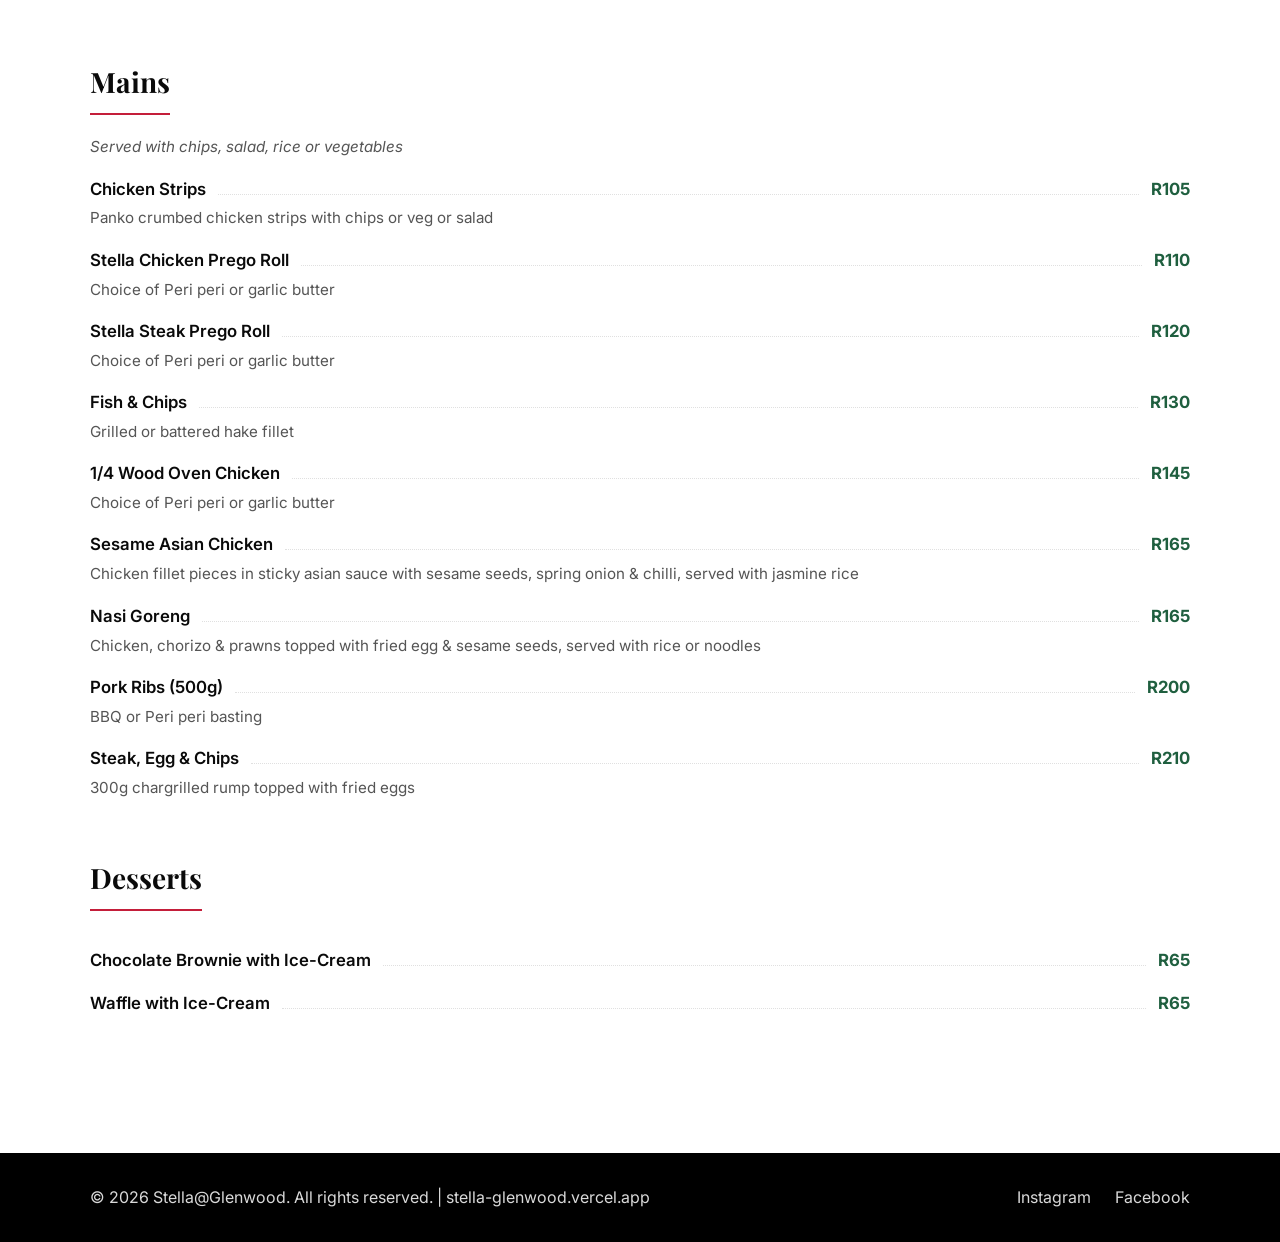
==== commit 414f6da6: "Update site URLs to Vercel custom domain" ====
--- a/menu.html
+++ b/menu.html
@@ -5,7 +5,7 @@
   <meta name="viewport" content="width=device-width, initial-scale=1.0" />
   <title>Food Menu | Stella@Glenwood</title>
   <meta name="description" content="Explore the full food menu at Stella@Glenwood — breakfast, burgers, pizzas, curries, pastas, mains, and more." />
-  <link rel="canonical" href="https://breyten54-dot.github.io/Stella-Glenwood/menu.html" />
+  <link rel="canonical" href="https://stella-glenwood.vercel.app/menu.html" />
   <link rel="preconnect" href="https://fonts.googleapis.com" />
   <link rel="preconnect" href="https://fonts.gstatic.com" crossorigin />
   <link href="https://fonts.googleapis.com/css2?family=Playfair+Display:wght@500;700&family=Inter:wght@300;400;500;600&display=swap" rel="stylesheet" />
@@ -226,7 +226,7 @@
 
   <footer class="footer">
     <div class="container">
-      <p>&copy; <span id="year"></span> Stella@Glenwood. All rights reserved. | <a href="https://breyten54-dot.github.io/Stella-Glenwood/">breyten54-dot.github.io/Stella-Glenwood</a></p>
+      <p>&copy; <span id="year"></span> Stella@Glenwood. All rights reserved. | <a href="https://stella-glenwood.vercel.app/">stella-glenwood.vercel.app</a></p>
       <div class="socials">
         <a href="https://www.instagram.com/stellaglenwood" target="_blank" rel="noopener noreferrer">Instagram</a>
         <a href="https://www.facebook.com" target="_blank" rel="noopener noreferrer">Facebook</a>
--- a/styles.css
+++ b/styles.css
@@ -160,7 +160,7 @@
   text-align: center;
   background:
     linear-gradient(rgba(0, 0, 0, 0.45), rgba(0, 0, 0, 0.45)),
-    url('https://images.unsplash.com/photo-1517248135467-4c7edcad34c4?auto=format&fit=crop&w=1600&q=80')
+    url('images/indoor-bar.jpg')
       center/cover no-repeat;
   color: #fff;
   padding: 8rem 1.5rem 4rem;
@@ -231,9 +231,7 @@
 .about-image {
   min-height: 380px;
   border-radius: var(--radius);
-  background:
-    url('https://images.unsplash.com/photo-1559339352-11d035aa65de?auto=format&fit=crop&w=900&q=80')
-      center/cover no-repeat;
+  background: center/cover no-repeat;
   box-shadow: var(--shadow);
 }
 
@@ -367,7 +365,7 @@
   text-align: center;
   background:
     linear-gradient(rgba(0, 0, 0, 0.5), rgba(0, 0, 0, 0.5)),
-    url('https://images.unsplash.com/photo-1414235077428-338989a2e8c0?auto=format&fit=crop&w=1600&q=80')
+    url('images/deck-seating.jpg')
       center/cover no-repeat;
   color: #fff;
   padding: 8rem 1.5rem 4rem;
@@ -376,7 +374,7 @@
 .platters-hero {
   background:
     linear-gradient(rgba(0, 0, 0, 0.5), rgba(0, 0, 0, 0.5)),
-    url('https://images.unsplash.com/photo-1555244162-803834f70033?auto=format&fit=crop&w=1600&q=80')
+    url('images/outdoor-seating.jpg')
       center/cover no-repeat;
 }
 
@@ -490,6 +488,73 @@
 }
 
 /* Instagram Section */
+/* Facilities */
+.facilities {
+  background: var(--color-surface);
+}
+
+.facilities-text h2 {
+  font-family: var(--font-display);
+  font-size: clamp(1.75rem, 4vw, 2.5rem);
+  margin-bottom: 1rem;
+}
+
+.facilities-text p {
+  color: var(--color-muted);
+  margin-bottom: 1rem;
+}
+
+.facilities-text ul {
+  list-style: none;
+  margin-bottom: 1.5rem;
+}
+
+.facilities-text li {
+  padding-left: 1.5rem;
+  position: relative;
+  margin-bottom: 0.5rem;
+}
+
+.facilities-text li::before {
+  content: '✓';
+  position: absolute;
+  left: 0;
+  color: var(--color-secondary);
+  font-weight: 700;
+}
+
+.facilities-image {
+  min-height: 380px;
+  border-radius: var(--radius);
+  background: center/cover no-repeat;
+  box-shadow: var(--shadow);
+}
+
+/* Gallery */
+.gallery {
+  background: var(--color-bg);
+}
+
+.gallery-grid {
+  display: grid;
+  grid-template-columns: repeat(auto-fit, minmax(260px, 1fr));
+  gap: 1rem;
+}
+
+.gallery-grid img {
+  width: 100%;
+  height: 260px;
+  object-fit: cover;
+  border-radius: var(--radius);
+  transition: transform 0.2s, box-shadow 0.2s;
+}
+
+.gallery-grid img:hover {
+  transform: translateY(-4px);
+  box-shadow: var(--shadow);
+}
+
+/* Instagram */
 .instagram {
   text-align: center;
 }
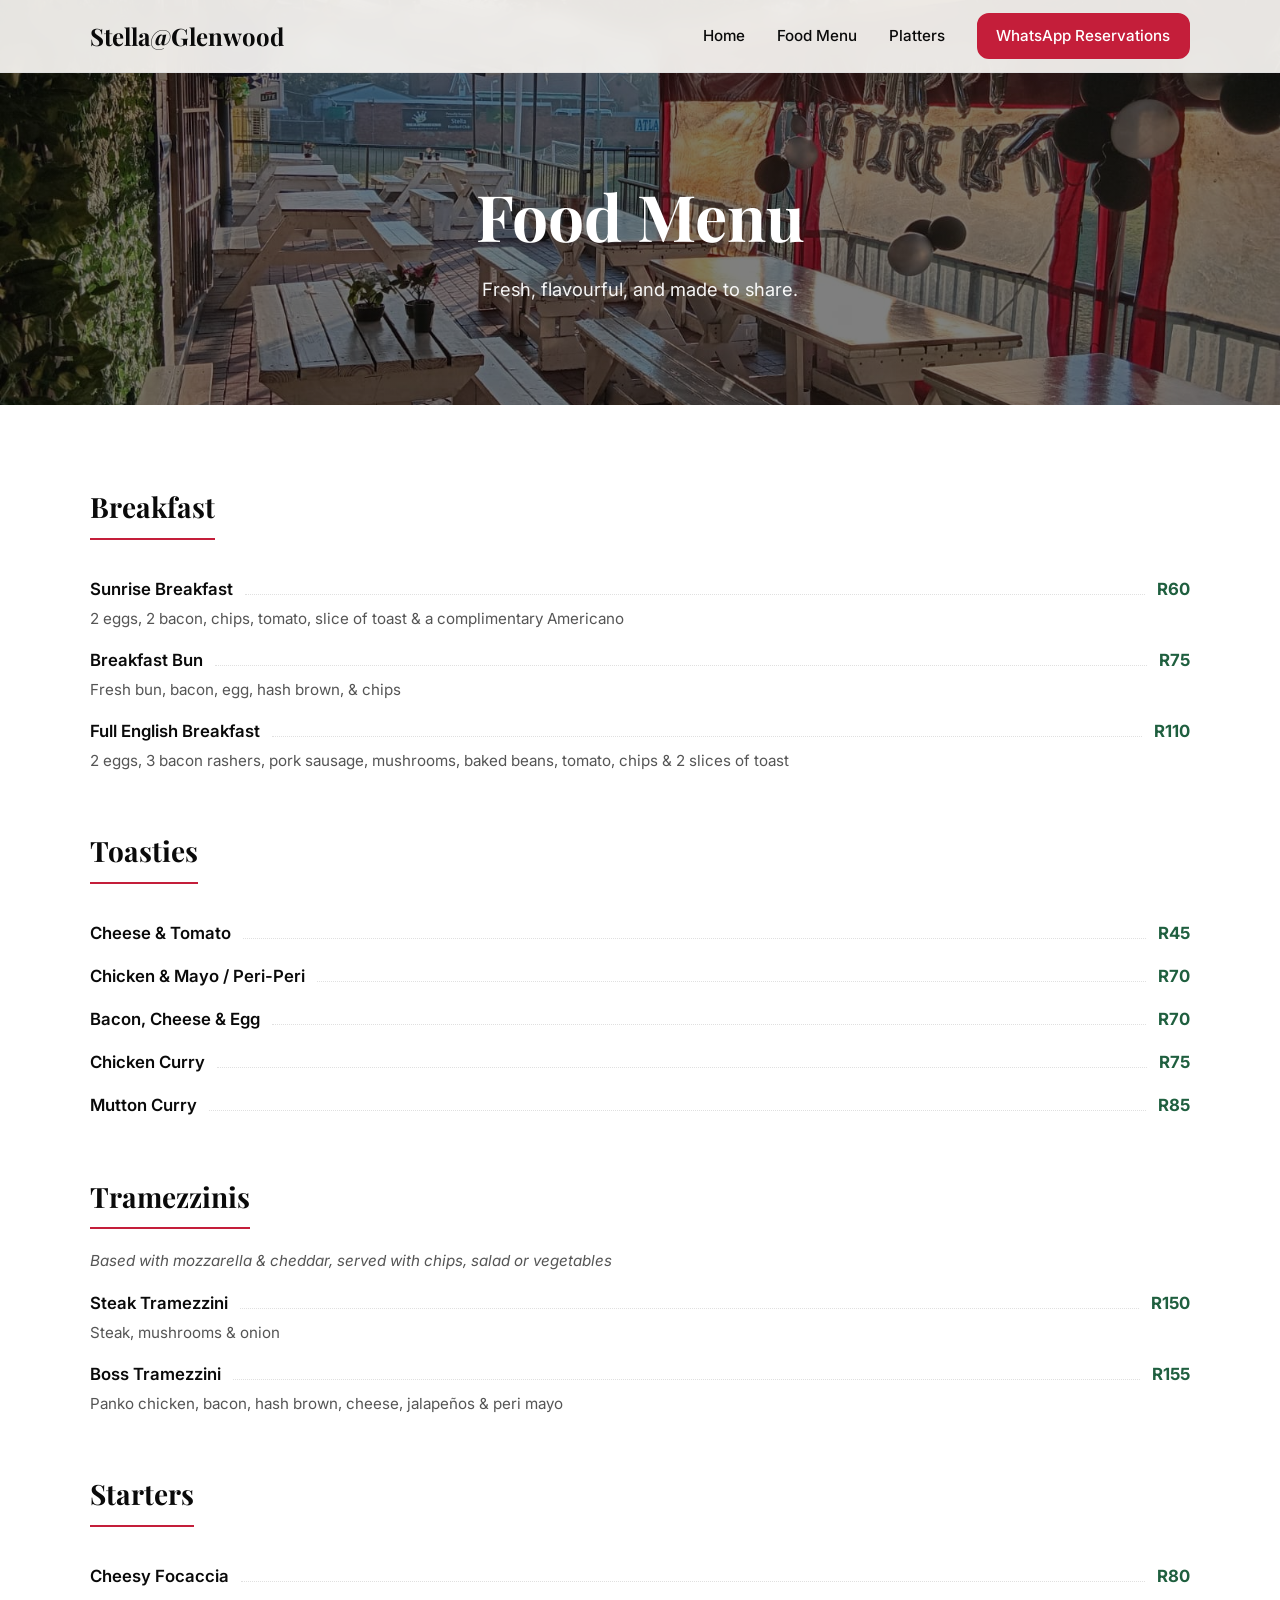
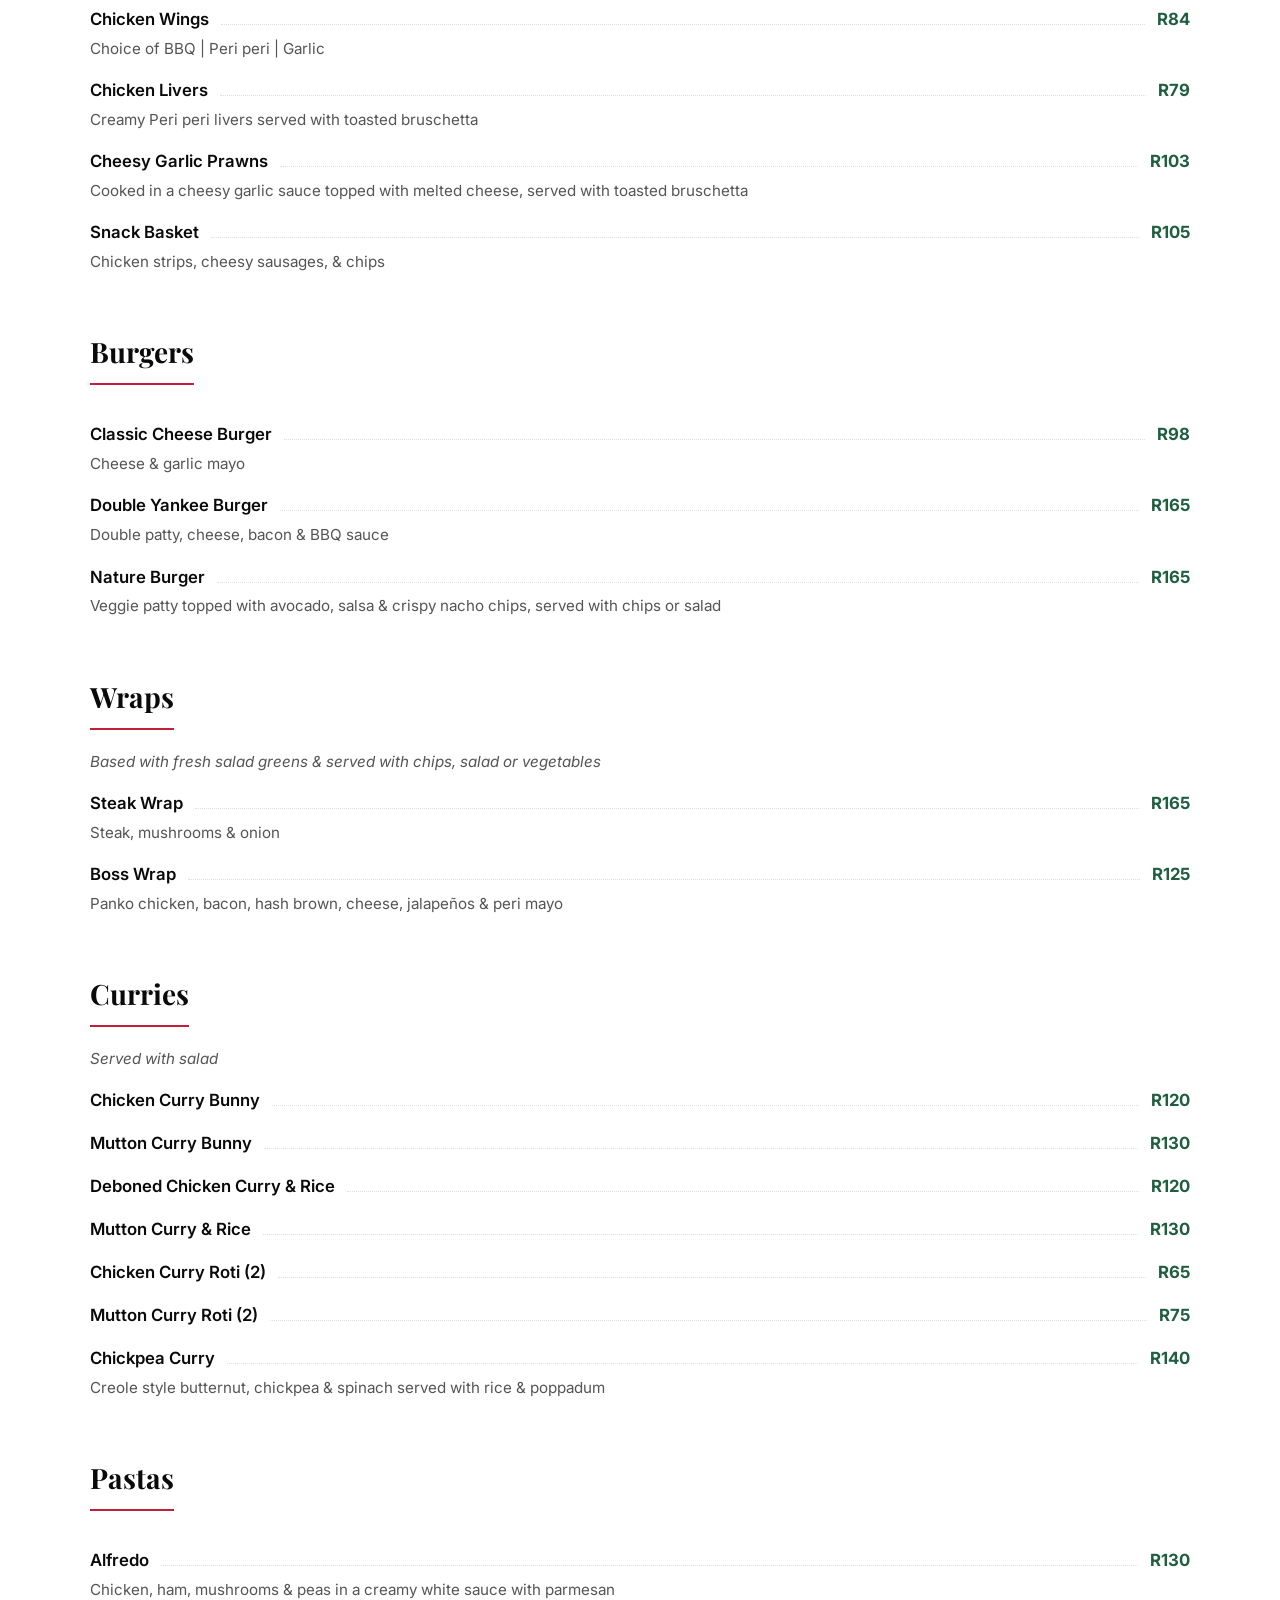
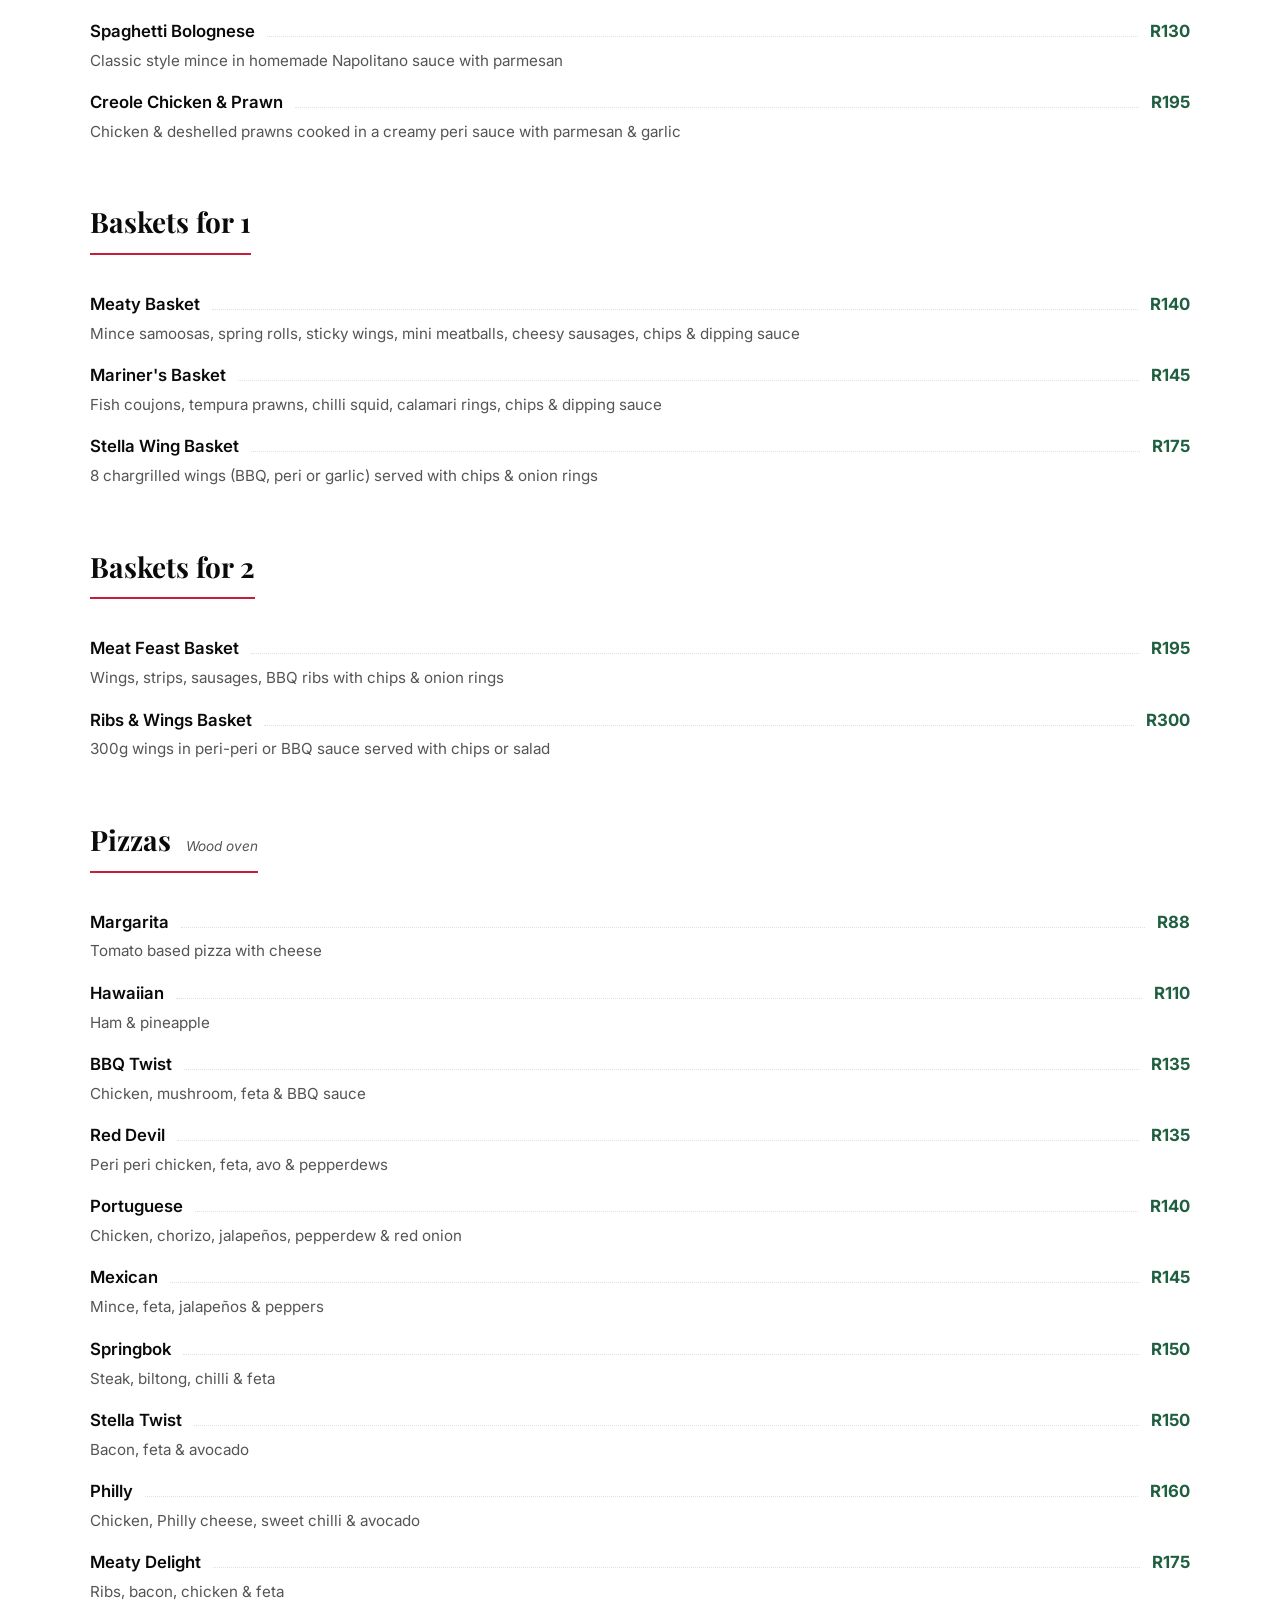
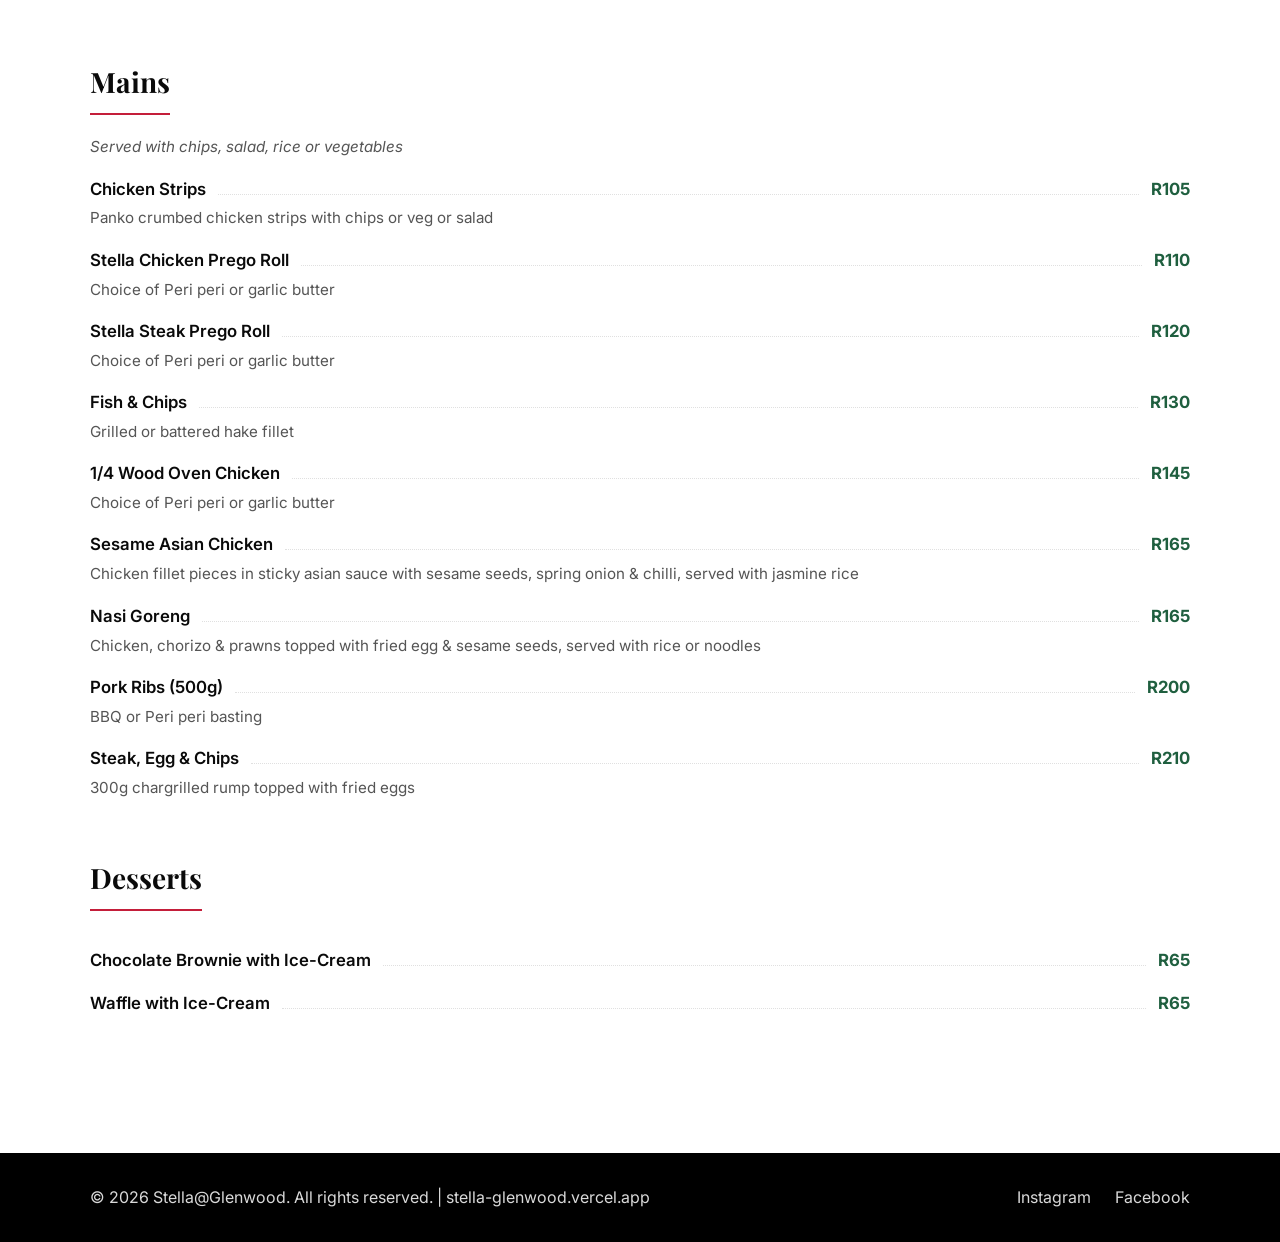
==== commit e1016472: "Replace reservation form with WhatsApp reservation link and floating button" ====
--- a/menu.html
+++ b/menu.html
@@ -24,7 +24,7 @@
         <li><a href="index.html">Home</a></li>
         <li><a href="menu.html">Food Menu</a></li>
         <li><a href="platters.html">Platters</a></li>
-        <li><a href="index.html#reservations" class="btn btn-small">Reservations</a></li>
+        <li><a href="https://wa.me/27606017070" target="_blank" rel="noopener noreferrer" class="btn btn-small">WhatsApp Reservations</a></li>
       </ul>
     </nav>
   </header>
--- a/styles.css
+++ b/styles.css
@@ -570,6 +570,52 @@
   margin-bottom: 1.5rem;
 }
 
+/* WhatsApp Float Button */
+.whatsapp-float {
+  position: fixed;
+  bottom: 1.5rem;
+  right: 1.5rem;
+  z-index: 1000;
+  display: flex;
+  align-items: center;
+  gap: 0.6rem;
+  background: #25D366;
+  color: #fff;
+  padding: 0.85rem 1.25rem;
+  border-radius: 50px;
+  box-shadow: 0 4px 16px rgba(0, 0, 0, 0.2);
+  font-weight: 600;
+  transition: transform 0.2s, box-shadow 0.2s;
+}
+
+.whatsapp-float:hover {
+  transform: translateY(-3px);
+  box-shadow: 0 6px 20px rgba(0, 0, 0, 0.25);
+}
+
+.whatsapp-float svg {
+  width: 24px;
+  height: 24px;
+  fill: currentColor;
+}
+
+.whatsapp-note {
+  margin-top: 1rem;
+  padding: 1rem;
+  background: var(--color-secondary-light);
+  border-left: 4px solid var(--color-secondary);
+  border-radius: 8px;
+}
+
+.whatsapp-note a {
+  color: var(--color-secondary);
+  font-weight: 600;
+}
+
+.whatsapp-note a:hover {
+  color: var(--color-accent);
+}
+
 /* Footer */
 .footer {
   background: #000000;
